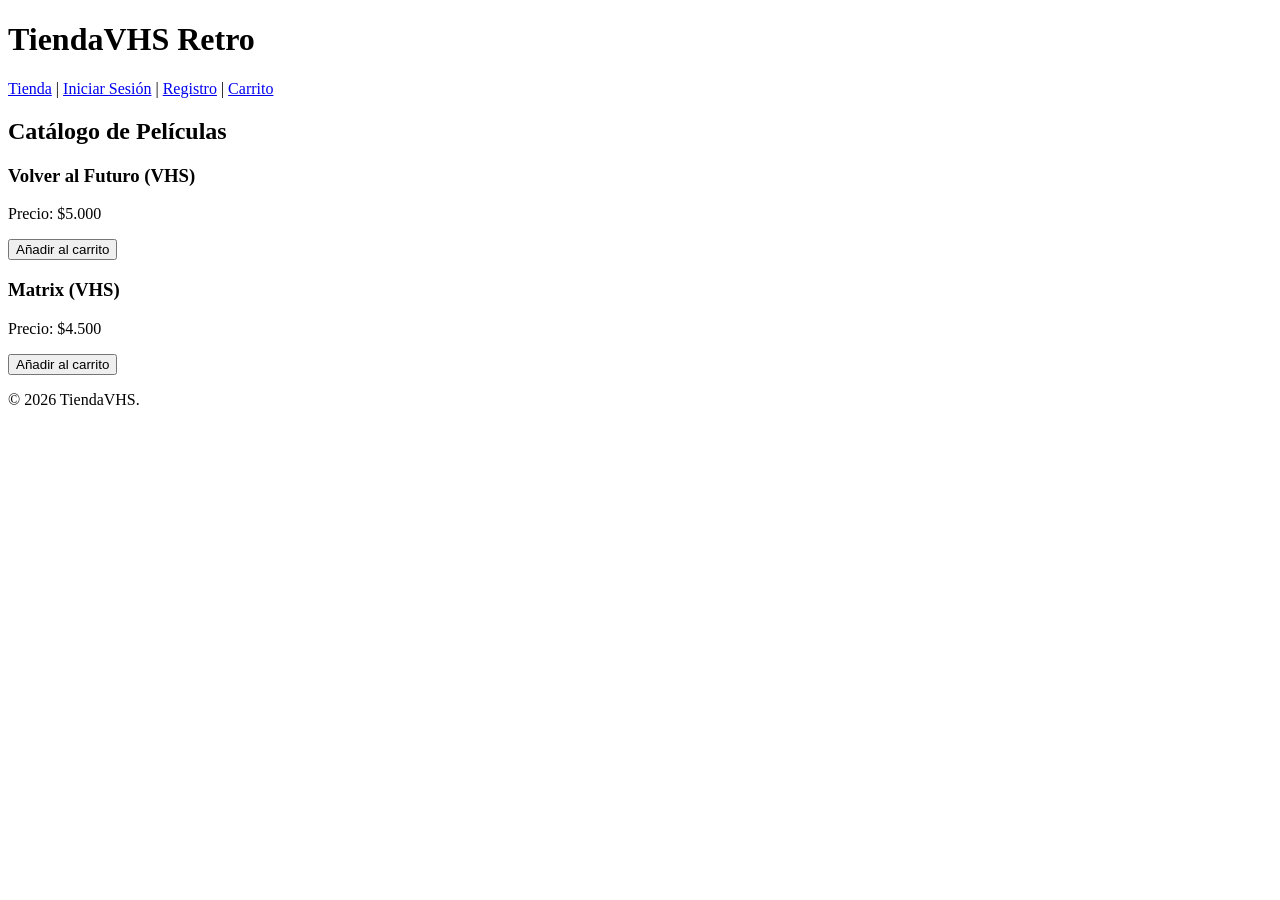
==== index.html @ e3061ac3 "Estructura de la TiendaVHS" ====
<!DOCTYPE html>
<html lang="es">
<head>
    <meta charset="UTF-8">
    <title>TiendaVHS - Inicio</title>
    <!-- Enlazamos nuestra hoja de estilos externa -->
    <link rel="stylesheet" href="style.css">
</head>
<body>
    <!-- header: Define el encabezado principal de la página -->
    <header>
        <h1>TiendaVHS Retro</h1>
        <!-- nav: Contiene los hipervínculos de navegación del sitio -->
        <nav>
            <a href="index.html">Tienda</a> |
            <a href="login.html">Iniciar Sesión</a> |
            <a href="registro.html">Registro</a> |
            <a href="carrito.html">Carrito</a>
        </nav>
    </header>

    <!-- main: Envuelve todo el contenido principal y único de esta página -->
    <main>
        <!-- section: Agrupa un bloque temático, en este caso, el catálogo -->
        <section>
            <h2>Catálogo de Películas</h2>
            
            <!-- article: Representa un elemento independiente, ideal para presentar cada producto en vez de usar tablas -->
            <article>
                <h3>Volver al Futuro (VHS)</h3>
                <p>Precio: $5.000</p>
                <button>Añadir al carrito</button>
            </article>

            <article>
                <h3>Matrix (VHS)</h3>
                <p>Precio: $4.500</p>
                <button>Añadir al carrito</button>
            </article>
        </section>
    </main>

    <!-- footer: Define el pie de página con información de cierre -->
    <footer>
        <p>&copy; 2026 TiendaVHS.</p>
    </footer>
</body>
</html>
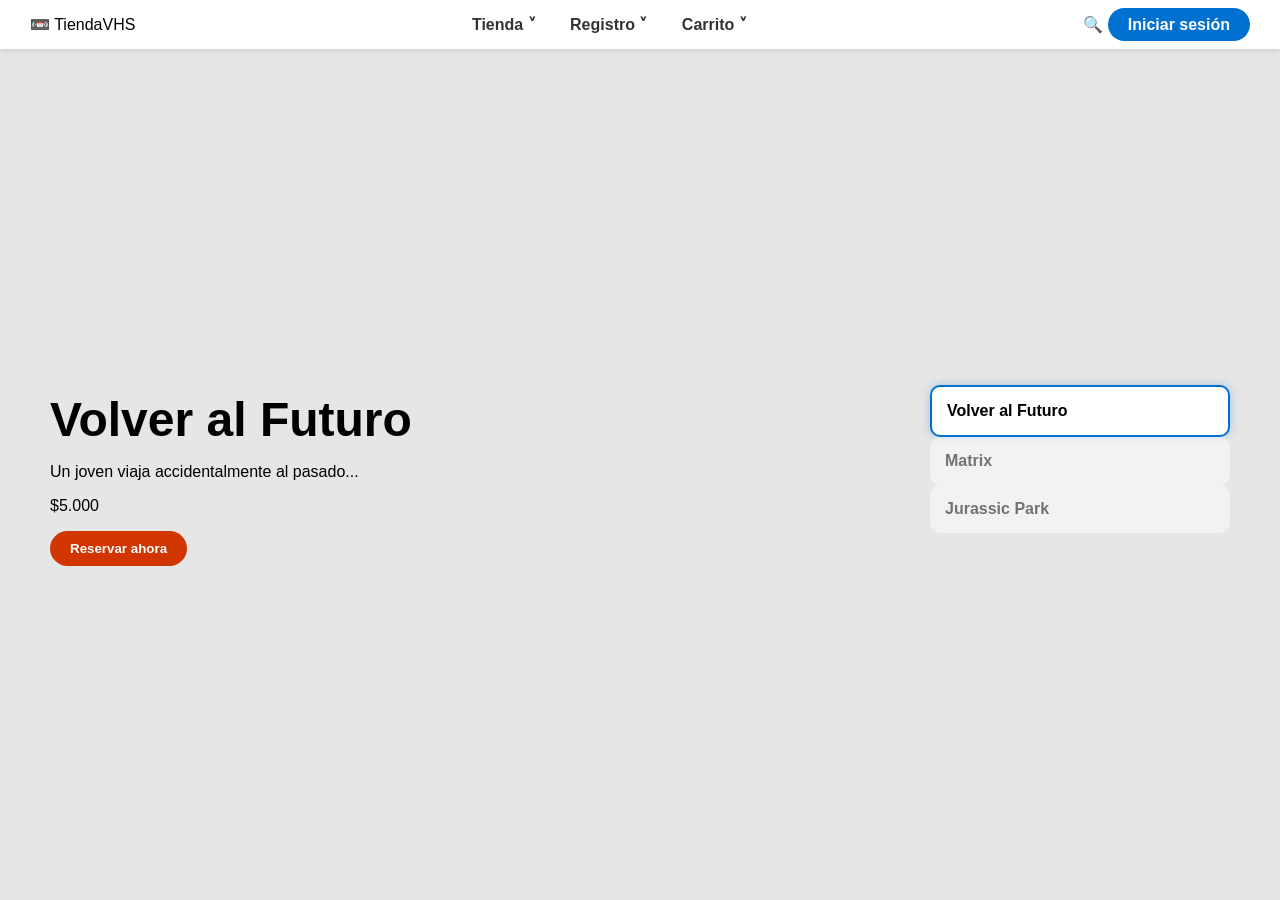
==== commit 7557b0cd: "Estructura tienda" ====
--- a/index.html
+++ b/index.html
@@ -1,48 +1,60 @@
+<!-- Declara que este documento es HTML5 moderno -->
 <!DOCTYPE html>
+<!-- Indica que el idioma principal de la página es español -->
 <html lang="es">
 <head>
+    <!-- Permite que el navegador lea caracteres especiales como la 'ñ' o tildes -->
     <meta charset="UTF-8">
+    <!-- El texto que aparecerá en la pestaña del navegador -->
     <title>TiendaVHS - Inicio</title>
-    <!-- Enlazamos nuestra hoja de estilos externa -->
+    <!-- Conecta este archivo HTML con tu hoja de estilos CSS externa -->
     <link rel="stylesheet" href="style.css">
 </head>
 <body>
-    <!-- header: Define el encabezado principal de la página -->
-    <header>
-        <h1>TiendaVHS Retro</h1>
-        <!-- nav: Contiene los hipervínculos de navegación del sitio -->
-        <nav>
-            <a href="index.html">Tienda</a> |
-            <a href="login.html">Iniciar Sesión</a> |
-            <a href="registro.html">Registro</a> |
-            <a href="carrito.html">Carrito</a>
+    <!-- <header>: Etiqueta semántica para el encabezado de la página. 
+         class="ps-header": Le da un nombre para poder darle diseño desde el CSS -->
+    <header class="ps-header">
+        <!-- <div>: Es una caja genérica para agrupar elementos. Aquí guarda el logo -->
+        <div class="logo">📼 TiendaVHS</div>
+        
+        <!-- <nav>: Etiqueta semántica que agrupa los enlaces de navegación -->
+        <nav class="ps-nav">
+            <!-- <a>: Enlaces a tus otras páginas -->
+            <a href="index.html">Tienda ˅</a>
+            <a href="registro.html">Registro ˅</a>
+            <a href="carrito.html">Carrito ˅</a>
         </nav>
+        
+        <!-- Otra caja genérica para agrupar los botones de la derecha -->
+        <div class="ps-actions">
+            <!-- <span>: Etiqueta para agrupar texto en línea, aquí usamos un emoji de lupa -->
+            <span class="search">🔍</span>
+            <a href="login.html" class="btn-login">Iniciar sesión</a>
+        </div>
     </header>
 
-    <!-- main: Envuelve todo el contenido principal y único de esta página -->
-    <main>
-        <!-- section: Agrupa un bloque temático, en este caso, el catálogo -->
-        <section>
-            <h2>Catálogo de Películas</h2>
-            
-            <!-- article: Representa un elemento independiente, ideal para presentar cada producto en vez de usar tablas -->
-            <article>
-                <h3>Volver al Futuro (VHS)</h3>
-                <p>Precio: $5.000</p>
-                <button>Añadir al carrito</button>
-            </article>
-
-            <article>
-                <h3>Matrix (VHS)</h3>
-                <p>Precio: $4.500</p>
-                <button>Añadir al carrito</button>
-            </article>
+    <!-- <main>: Etiqueta semántica que envuelve el contenido principal y único del sitio -->
+    <main class="ps-hero">
+        <!-- <section>: Agrupa una sección temática (la mitad izquierda de la pantalla)
+             id="hero-info": Un identificador ÚNICO que usaremos en JavaScript para modificar esta caja -->
+        <section class="hero-info" id="hero-info">
+            <!-- <h2> y <p> vacíos: Tienen IDs únicos porque JavaScript escribirá texto dentro de ellos -->
+            <h2 id="pelicula-titulo">Cargando...</h2>
+            <p id="pelicula-sinopsis"></p>
+            <p class="precio" id="pelicula-precio"></p>
+            <!-- <button>: Un botón interactivo -->
+            <button class="btn-reservar">Reservar ahora</button>
         </section>
+        
+        <!-- <aside>: Etiqueta semántica para contenido lateral o secundario (la lista de la derecha) -->
+        <aside class="hero-catalogo">
+            <!-- Esta caja está vacía porque JavaScript inyectará las películas aquí automáticamente -->
+            <div class="lista-peliculas" id="lista-peliculas"></div>
+        </aside>
     </main>
 
-    <!-- footer: Define el pie de página con información de cierre -->
-    <footer>
-        <p>&copy; 2026 TiendaVHS.</p>
-    </footer>
+    <!-- <script>: Conecta y ejecuta tu archivo JavaScript. Se pone al final del <body> 
+         para asegurar que el HTML cargue primero antes de que el código intente modificarlo -->
+    <script src="validaciones.js"></script>
 </body>
 </html>
--- a/style.css
+++ b/style.css
@@ -0,0 +1,78 @@
+/* Selecciona toda la página visible */
+body { 
+    margin: 0; /* Quita los márgenes blancos que los navegadores traen por defecto */
+    font-family: Arial, sans-serif; /* Define el tipo de letra */
+    background: #e6e6e6; /* Un gris claro para el fondo principal */
+}
+
+/* --- DISEÑO DEL ENCABEZADO --- */
+.ps-header {
+    display: flex; /* Activa "Flexbox": una herramienta que pone los elementos uno al lado del otro en fila */
+    justify-content: space-between; /* Separa los elementos al máximo (logo a la izq, nav al centro, botones a la der) */
+    align-items: center; /* Centra los elementos verticalmente para que no queden chuecos */
+    background: #ffffff; /* Fondo blanco */
+    padding: 15px 30px; /* 15px de espacio arriba/abajo y 30px a los lados por dentro de la caja */
+    box-shadow: 0 2px 5px rgba(0,0,0,0.1); /* Crea una sombra suave debajo del encabezado */
+}
+.ps-nav a { 
+    margin: 0 15px; /* Separa los enlaces entre sí */
+    text-decoration: none; /* Quita la línea de subrayado típica de los enlaces */
+    color: #333; /* Texto gris oscuro */
+    font-weight: bold; /* Texto en negrita */
+}
+.btn-login {
+    background: #0070d1; /* Azul PlayStation */
+    color: white; /* Letra blanca */
+    padding: 8px 20px; /* Engorda el botón dándole espacio interno */
+    border-radius: 20px; /* Redondea las esquinas del botón */
+    text-decoration: none; 
+    font-weight: bold; 
+}
+
+/* --- DISEÑO DE LA SECCIÓN PRINCIPAL --- */
+.ps-hero {
+    display: flex; /* Pone la sección de info (izq) y el catálogo (der) uno al lado del otro */
+    height: 80vh; /* La altura ocupa el 80% de la pantalla visible del monitor (Viewport Height) */
+    padding: 50px; 
+    align-items: center; /* Centra el contenido verticalmente */
+    gap: 40px; /* Crea un hueco de 40px entre la sección izquierda y la derecha */
+}
+.hero-info {
+    flex: 1; /* Le dice a esta caja que crezca y ocupe todo el espacio sobrante que la lista derecha no usa */
+    transition: opacity 0.5s ease; /* Cuando la opacidad cambie, tardará medio segundo de forma suave (efecto difuminado) */
+}
+.hero-info h2 { 
+    font-size: 3rem; /* Hace el título de la película muy grande */
+    margin-bottom: 10px; 
+}
+.btn-reservar {
+    background: #d13600; /* Naranja rojizo */
+    color: white; 
+    padding: 10px 20px;
+    border: none; /* Quita el borde feo que traen los botones por defecto */
+    border-radius: 20px; /* Bordes redondos */
+    font-weight: bold; 
+    cursor: pointer; /* Cambia el mouse a una manito cuando pasas por encima */
+}
+
+/* --- DISEÑO DE LA LISTA DERECHA --- */
+.hero-catalogo { 
+    width: 300px; /* Fija el ancho de la lista derecha para que no se expanda */
+    display: flex; 
+    flex-direction: column; /* Apila las películas una debajo de otra en lugar de ponerlas en fila */
+    gap: 15px; /* Separación entre cada tarjeta de película */
+}
+.mini-peli {
+    background: white; 
+    padding: 15px; 
+    border-radius: 10px;
+    opacity: 0.5; /* Por defecto, las películas se ven medio transparentes (apagadas) */
+    transition: opacity 0.3s; /* Efecto suave al prenderse o apagarse */
+}
+
+/* Esta clase se añade con JavaScript solo a la película que está sonando/seleccionada en el momento */
+.mini-peli.activa { 
+    opacity: 1; /* Le quita la transparencia, mostrándola 100% visible */
+    border: 2px solid #0070d1; /* Le pone un borde azul */
+    box-shadow: 0 0 10px rgba(0,112,209,0.3); /* Le pone un brillo azul de fondo */
+}
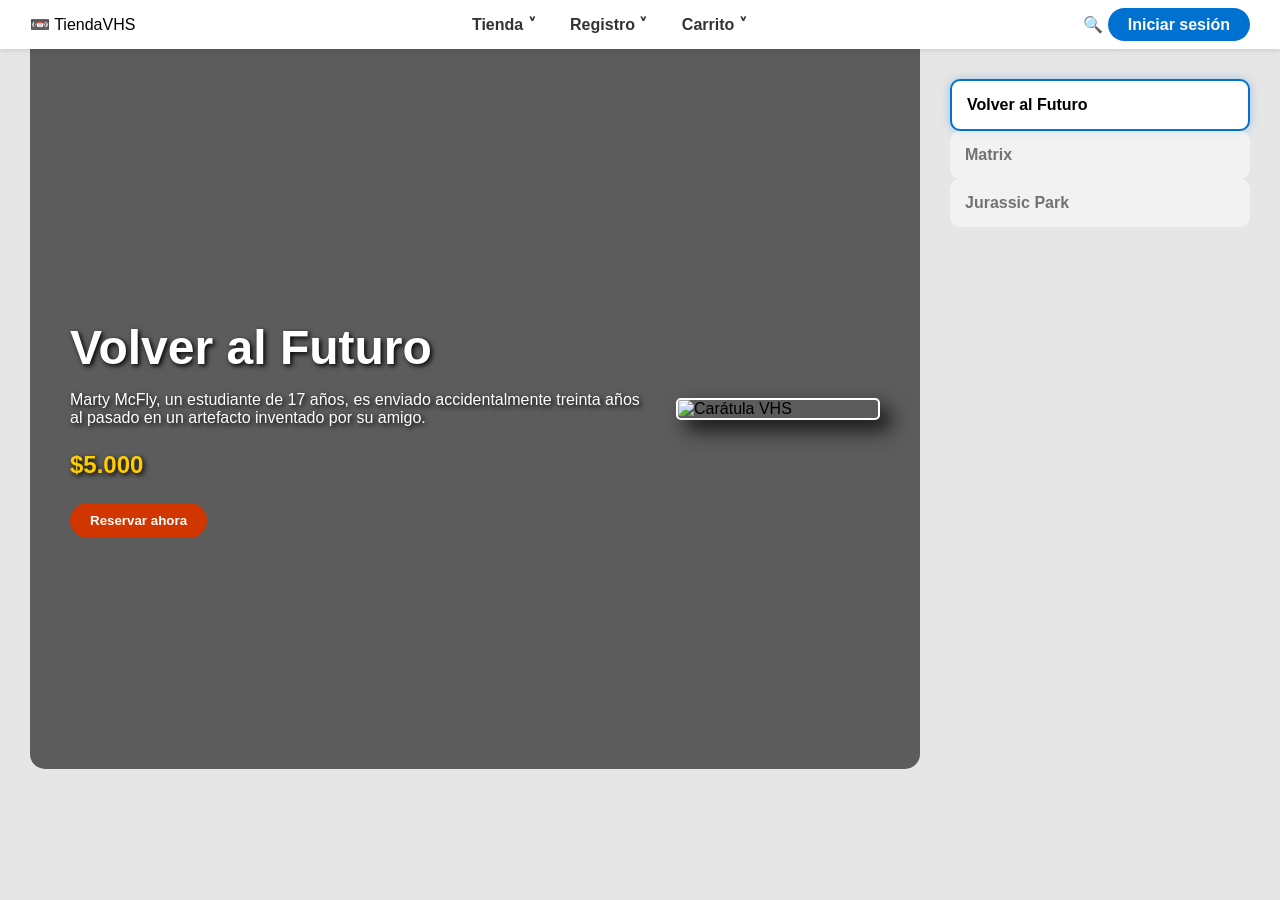
==== commit e2852676: "Pagina VHS" ====
--- a/index.html
+++ b/index.html
@@ -1,60 +1,71 @@
-<!-- Declara que este documento es HTML5 moderno -->
+<!-- Declaración del tipo de documento, obligatorio en HTML5 -->
 <!DOCTYPE html>
-<!-- Indica que el idioma principal de la página es español -->
+<!-- Idioma del sitio web para accesibilidad y SEO -->
 <html lang="es">
 <head>
-    <!-- Permite que el navegador lea caracteres especiales como la 'ñ' o tildes -->
+    <!-- Codificación que permite usar tildes y caracteres especiales (ñ) -->
     <meta charset="UTF-8">
-    <!-- El texto que aparecerá en la pestaña del navegador -->
+    <!-- Título que aparece en la pestaña superior del navegador -->
     <title>TiendaVHS - Inicio</title>
-    <!-- Conecta este archivo HTML con tu hoja de estilos CSS externa -->
+    <!-- Vincula este HTML con el archivo de estilos externos para aplicar diseño -->
     <link rel="stylesheet" href="style.css">
 </head>
 <body>
-    <!-- <header>: Etiqueta semántica para el encabezado de la página. 
-         class="ps-header": Le da un nombre para poder darle diseño desde el CSS -->
+    <!-- HEADER: Encabezado principal. Clase "ps-header" para darle diseño en CSS -->
     <header class="ps-header">
-        <!-- <div>: Es una caja genérica para agrupar elementos. Aquí guarda el logo -->
+        <!-- Contenedor genérico para el logotipo del sitio -->
         <div class="logo">📼 TiendaVHS</div>
         
-        <!-- <nav>: Etiqueta semántica que agrupa los enlaces de navegación -->
+        <!-- NAV: Etiqueta semántica para los botones de navegación entre páginas -->
         <nav class="ps-nav">
-            <!-- <a>: Enlaces a tus otras páginas -->
             <a href="index.html">Tienda ˅</a>
             <a href="registro.html">Registro ˅</a>
             <a href="carrito.html">Carrito ˅</a>
         </nav>
         
-        <!-- Otra caja genérica para agrupar los botones de la derecha -->
+        <!-- Contenedor para acciones del usuario (lupa y botón de cuenta) -->
         <div class="ps-actions">
-            <!-- <span>: Etiqueta para agrupar texto en línea, aquí usamos un emoji de lupa -->
+            <!-- SPAN: Etiqueta en línea (no rompe el párrafo) usada aquí para el ícono -->
             <span class="search">🔍</span>
+            <!-- Enlace que visualmente lo transformaremos en un botón azul -->
             <a href="login.html" class="btn-login">Iniciar sesión</a>
         </div>
     </header>
 
-    <!-- <main>: Etiqueta semántica que envuelve el contenido principal y único del sitio -->
+    <!-- MAIN: Etiqueta semántica que alberga el contenido único principal de la página -->
     <main class="ps-hero">
-        <!-- <section>: Agrupa una sección temática (la mitad izquierda de la pantalla)
-             id="hero-info": Un identificador ÚNICO que usaremos en JavaScript para modificar esta caja -->
-        <section class="hero-info" id="hero-info">
-            <!-- <h2> y <p> vacíos: Tienen IDs únicos porque JavaScript escribirá texto dentro de ellos -->
-            <h2 id="pelicula-titulo">Cargando...</h2>
-            <p id="pelicula-sinopsis"></p>
-            <p class="precio" id="pelicula-precio"></p>
-            <!-- <button>: Un botón interactivo -->
-            <button class="btn-reservar">Reservar ahora</button>
+        
+        <!-- SECTION: Panel izquierdo. Aquí se pondrá el fondo dinámico mediante JS -->
+        <section class="hero-banner" id="hero-banner">
+            
+            <!-- DIV: Agrupa el texto y la imagen para que queden sobre el fondo oscuro -->
+            <div class="banner-content">
+                
+                <!-- DIV: Agrupa exclusivamente los textos para separarlos de la imagen física -->
+                <div class="info-texto">
+                    <!-- H2: Título de la película, recibe un ID para inyectarle texto desde JS -->
+                    <h2 id="pelicula-titulo">Cargando...</h2>
+                    <!-- Párrafo para la sinopsis dinámica -->
+                    <p id="pelicula-sinopsis"></p>
+                    <!-- Párrafo para el precio, usando una clase para destacarlo con color -->
+                    <p class="precio" id="pelicula-precio"></p>
+                    <!-- Botón estándar para la acción de comprar/reservar -->
+                    <button class="btn-reservar">Reservar ahora</button>
+                </div>
+                
+                <!-- IMG: Aquí va la carátula de la caja del VHS. El "src" se llena con JS -->
+                <img id="vhs-portada" src="" alt="Carátula VHS" class="vhs-img">
+            </div>
         </section>
         
-        <!-- <aside>: Etiqueta semántica para contenido lateral o secundario (la lista de la derecha) -->
+        <!-- ASIDE: Etiqueta semántica para contenido lateral (el menú derecho rotativo) -->
         <aside class="hero-catalogo">
-            <!-- Esta caja está vacía porque JavaScript inyectará las películas aquí automáticamente -->
+            <!-- Contenedor que JavaScript usará para generar la lista de películas -->
             <div class="lista-peliculas" id="lista-peliculas"></div>
         </aside>
     </main>
 
-    <!-- <script>: Conecta y ejecuta tu archivo JavaScript. Se pone al final del <body> 
-         para asegurar que el HTML cargue primero antes de que el código intente modificarlo -->
+    <!-- SCRIPT: Llama al archivo de lógica. Se pone al final para que cargue después del HTML -->
     <script src="validaciones.js"></script>
 </body>
 </html>
--- a/style.css
+++ b/style.css
@@ -1,78 +1,112 @@
-/* Selecciona toda la página visible */
-body { 
-    margin: 0; /* Quita los márgenes blancos que los navegadores traen por defecto */
-    font-family: Arial, sans-serif; /* Define el tipo de letra */
-    background: #e6e6e6; /* Un gris claro para el fondo principal */
+/* RESET GENERAL: Limpia márgenes por defecto del navegador y define fuente/fondo base */
+body { margin: 0; font-family: Arial, sans-serif; background: #e6e6e6; }
+
+/* --- HEADER --- */
+.ps-header {
+    display: flex; /* Activa flexbox para alinear elementos horizontalmente */
+    justify-content: space-between; /* Empuja el logo a la izquierda y el login a la derecha */
+    align-items: center; /* Centra los elementos verticalmente en la fila */
+    background: #ffffff; /* Fondo blanco */
+    padding: 15px 30px; /* 15px de espacio vertical, 30px horizontal interno */
+    box-shadow: 0 2px 5px rgba(0,0,0,0.1); /* Crea la sombra que separa el header del contenido */
 }
-
-/* --- DISEÑO DEL ENCABEZADO --- */
-.ps-header {
-    display: flex; /* Activa "Flexbox": una herramienta que pone los elementos uno al lado del otro en fila */
-    justify-content: space-between; /* Separa los elementos al máximo (logo a la izq, nav al centro, botones a la der) */
-    align-items: center; /* Centra los elementos verticalmente para que no queden chuecos */
-    background: #ffffff; /* Fondo blanco */
-    padding: 15px 30px; /* 15px de espacio arriba/abajo y 30px a los lados por dentro de la caja */
-    box-shadow: 0 2px 5px rgba(0,0,0,0.1); /* Crea una sombra suave debajo del encabezado */
-}
+/* Modifica los enlaces (a) que están dentro de .ps-nav */
 .ps-nav a { 
-    margin: 0 15px; /* Separa los enlaces entre sí */
-    text-decoration: none; /* Quita la línea de subrayado típica de los enlaces */
+    margin: 0 15px; /* Separa cada botón del menú */
+    text-decoration: none; /* Quita el subrayado azul estándar de los hipervínculos */
     color: #333; /* Texto gris oscuro */
     font-weight: bold; /* Texto en negrita */
 }
-.btn-login {
-    background: #0070d1; /* Azul PlayStation */
-    color: white; /* Letra blanca */
-    padding: 8px 20px; /* Engorda el botón dándole espacio interno */
-    border-radius: 20px; /* Redondea las esquinas del botón */
+/* Estilo del botón azul de inicio de sesión */
+.btn-login { 
+    background: #0070d1; /* Azul corporativo estilo consola */
+    color: white; /* Texto blanco */
+    padding: 8px 20px; /* Dimensiones internas del botón */
+    border-radius: 20px; /* Redondea los bordes formando una píldora */
     text-decoration: none; 
     font-weight: bold; 
 }
 
-/* --- DISEÑO DE LA SECCIÓN PRINCIPAL --- */
+/* --- ESTRUCTURA PRINCIPAL DIVIDIDA --- */
 .ps-hero {
-    display: flex; /* Pone la sección de info (izq) y el catálogo (der) uno al lado del otro */
-    height: 80vh; /* La altura ocupa el 80% de la pantalla visible del monitor (Viewport Height) */
-    padding: 50px; 
-    align-items: center; /* Centra el contenido verticalmente */
-    gap: 40px; /* Crea un hueco de 40px entre la sección izquierda y la derecha */
-}
-.hero-info {
-    flex: 1; /* Le dice a esta caja que crezca y ocupe todo el espacio sobrante que la lista derecha no usa */
-    transition: opacity 0.5s ease; /* Cuando la opacidad cambie, tardará medio segundo de forma suave (efecto difuminado) */
-}
-.hero-info h2 { 
-    font-size: 3rem; /* Hace el título de la película muy grande */
-    margin-bottom: 10px; 
-}
-.btn-reservar {
-    background: #d13600; /* Naranja rojizo */
-    color: white; 
-    padding: 10px 20px;
-    border: none; /* Quita el borde feo que traen los botones por defecto */
-    border-radius: 20px; /* Bordes redondos */
-    font-weight: bold; 
-    cursor: pointer; /* Cambia el mouse a una manito cuando pasas por encima */
+    display: flex; /* Coloca el banner (izq) y el catálogo (der) lado a lado */
+    height: 80vh; /* Altura del 80% de la ventana de tu pantalla */
+    padding: 0 30px 30px 30px; /* 0px arriba para quedar pegado al header, 30px en los otros lados */
+    gap: 30px; /* Margen de separación entre el lado izquierdo y el derecho */
 }
 
-/* --- DISEÑO DE LA LISTA DERECHA --- */
-.hero-catalogo { 
-    width: 300px; /* Fija el ancho de la lista derecha para que no se expanda */
-    display: flex; 
-    flex-direction: column; /* Apila las películas una debajo de otra en lugar de ponerlas en fila */
-    gap: 15px; /* Separación entre cada tarjeta de película */
-}
-.mini-peli {
-    background: white; 
-    padding: 15px; 
-    border-radius: 10px;
-    opacity: 0.5; /* Por defecto, las películas se ven medio transparentes (apagadas) */
-    transition: opacity 0.3s; /* Efecto suave al prenderse o apagarse */
+/* --- BANNER IZQUIERDO (Fondo de película) --- */
+.hero-banner {
+    flex: 1; /* Le indica que crezca y ocupe todo el espacio sobrante que el menú derecho no usa */
+    background-size: cover; /* Ajusta la imagen para cubrir todo el contenedor sin deformarse */
+    background-position: center; /* Centra la foto de fondo */
+    position: relative; /* CRÍTICO: Permite posicionar la capa oscura superpuesta encima de él */
+    display: flex; /* Activa flexbox interno para el texto y el VHS */
+    align-items: center; /* Centra internamente de forma vertical */
+    padding: 40px; /* Espaciado interno para que los textos no se peguen a los bordes */
+    border-radius: 0 0 15px 15px; /* Redondea las esquinas inferiores del fondo de imagen */
+    transition: opacity 0.5s ease; /* Efecto Fade: la transición dura medio segundo de forma suave */
 }
 
-/* Esta clase se añade con JavaScript solo a la película que está sonando/seleccionada en el momento */
+/* CAPA OSCURA: Se crea visualmente para oscurecer el fondo y permitir lectura */
+.hero-banner::before {
+    content: ""; /* Propiedad obligatoria para generar este elemento "fantasma" */
+    position: absolute; /* Lo desconecta del flujo normal para flotar encima del banner */
+    top: 0; left: 0; width: 100%; height: 100%; /* Le indica que cubra el 100% de la foto */
+    background: rgba(0,0,0,0.6); /* Color negro (0,0,0) al 60% (0.6) de transparencia */
+    z-index: 1; /* Lo ubica en la "capa 1", justo encima de la imagen de fondo */
+    border-radius: 0 0 15px 15px; /* Obliga a la capa oscura a tener los mismos bordes redondos */
+}
+
+/* CAJA INTERNA DEL BANNER (Textos + VHS) */
+.banner-content {
+    position: relative; 
+    z-index: 2; /* Lo ubica en la "capa 2", protegiendo los textos para que no se oscurezcan */
+    width: 100%; 
+    display: flex; /* Pone texto a un lado y VHS al otro */
+    align-items: center; 
+    justify-content: space-between; /* Separa los textos y el VHS lo máximo posible */
+    gap: 30px;
+}
+
+/* ESTILOS DE TEXTO IZQUIERDO */
+.info-texto { 
+    flex: 1; /* Ocupa el espacio empujando el VHS hacia la derecha */
+    color: white; /* Fuerza el color blanco para máximo contraste */
+    text-shadow: 2px 2px 5px black; /* Crea sombra en las letras mejorando la legibilidad */
+}
+.info-texto h2 { font-size: 3rem; margin-bottom: 10px; }
+.precio { font-size: 1.5rem; color: #ffcc00; font-weight: bold; } /* Amarillo retro */
+.btn-reservar { 
+    background: #d13600; /* Botón naranja/rojo */
+    color: white; padding: 10px 20px; border: none; 
+    border-radius: 20px; font-weight: bold; cursor: pointer; /* Cursor de manito */
+}
+
+/* CARÁTULA VHS FÍSICA */
+.vhs-img {
+    width: 200px; /* Fija un ancho estático simulando una caja real */
+    object-fit: cover; /* Evita achatamientos */
+    border-radius: 5px; /* Bordes ligeramente curvos */
+    border: 2px solid white; /* Borde blanco rígido de foto */
+    box-shadow: 10px 10px 20px rgba(0,0,0,0.8); /* Sombra pesada (offset derecho, abajo, desenfoque) para dar efecto 3D */
+}
+
+/* --- CATÁLOGO DERECHO --- */
+.hero-catalogo { 
+    width: 300px; /* Fija el tamaño del menú para que no se expanda */
+    display: flex; flex-direction: column; /* Apila las cajas en modo columna (hacia abajo) */
+    gap: 15px; /* Espacio vertical entre tarjetas */
+    padding-top: 30px; /* Baja un poco la lista para alinear visualmente */
+}
+.mini-peli { 
+    background: white; padding: 15px; border-radius: 10px; 
+    opacity: 0.5; /* Estado inactivo: se ven medio transparentes/apagadas */
+    transition: opacity 0.3s; /* Tiempo que tarda en iluminarse */
+}
+/* Esta clase se agrega vía JavaScript sólo al ítem actual */
 .mini-peli.activa { 
-    opacity: 1; /* Le quita la transparencia, mostrándola 100% visible */
-    border: 2px solid #0070d1; /* Le pone un borde azul */
-    box-shadow: 0 0 10px rgba(0,112,209,0.3); /* Le pone un brillo azul de fondo */
+    opacity: 1; /* Estado activo: visibilidad completa */
+    border: 2px solid #0070d1; /* Enciende el borde azul */
+    box-shadow: 0 0 10px rgba(0,112,209,0.3); /* Resplandor exterior azul */
 }
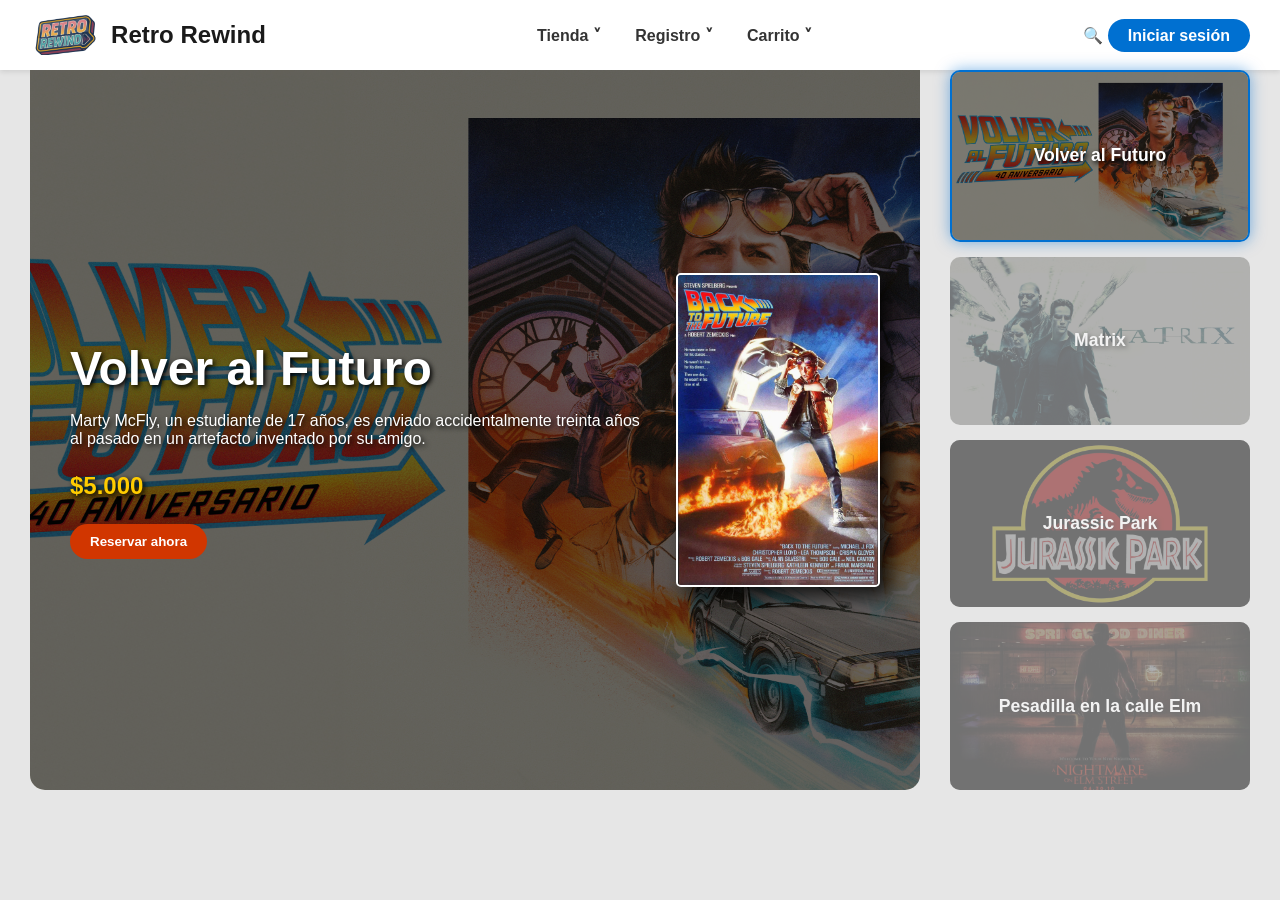
==== commit 80b58c33: "Pag Web, Tienda, Incio de sesion" ====
--- a/index.html
+++ b/index.html
@@ -6,15 +6,20 @@
     <!-- Codificación que permite usar tildes y caracteres especiales (ñ) -->
     <meta charset="UTF-8">
     <!-- Título que aparece en la pestaña superior del navegador -->
-    <title>TiendaVHS - Inicio</title>
+    <title>Retro Rewind - Inicio</title>
     <!-- Vincula este HTML con el archivo de estilos externos para aplicar diseño -->
     <link rel="stylesheet" href="style.css">
 </head>
 <body>
     <!-- HEADER: Encabezado principal. Clase "ps-header" para darle diseño en CSS -->
     <header class="ps-header">
-        <!-- Contenedor genérico para el logotipo del sitio -->
-        <div class="logo">📼 TiendaVHS</div>
+        <!-- NUEVO: Contenedor que agrupa la imagen de tu logo y el texto -->
+        <div class="logo-contenedor">
+            <!-- IMG: Llama a tu logo desde la carpeta img. Si tu logo es .jpg, cambia la extensión aquí -->
+            <img src="./img/logo.png" alt="Logo Retro Rewind" class="logo-img">
+            <!-- SPAN: El nuevo nombre de tu tienda -->
+            <span class="logo-texto">Retro Rewind</span>
+        </div>
         
         <!-- NAV: Etiqueta semántica para los botones de navegación entre páginas -->
         <nav class="ps-nav">
--- a/style.css
+++ b/style.css
@@ -29,10 +29,10 @@
 
 /* --- ESTRUCTURA PRINCIPAL DIVIDIDA --- */
 .ps-hero {
-    display: flex; /* Coloca el banner (izq) y el catálogo (der) lado a lado */
-    height: 80vh; /* Altura del 80% de la ventana de tu pantalla */
+    display: flex; height: 80vh; /* Altura del 80% de la ventana de tu pantalla *//* Coloca el banner (izq) y el catálogo (der) lado a lado */
     padding: 0 30px 30px 30px; /* 0px arriba para quedar pegado al header, 30px en los otros lados */
     gap: 30px; /* Margen de separación entre el lado izquierdo y el derecho */
+    align-items: stretch; /* Fuerza a que el banner y el catálogo tengan la misma altura */
 }
 
 /* --- BANNER IZQUIERDO (Fondo de película) --- */
@@ -94,19 +94,297 @@
 
 /* --- CATÁLOGO DERECHO --- */
 .hero-catalogo { 
-    width: 300px; /* Fija el tamaño del menú para que no se expanda */
-    display: flex; flex-direction: column; /* Apila las cajas en modo columna (hacia abajo) */
-    gap: 15px; /* Espacio vertical entre tarjetas */
-    padding-top: 30px; /* Baja un poco la lista para alinear visualmente */
-}
+    width: 300px; /* Mantiene el ancho fijo del catálogo */
+    height: 100%; /* Obliga al contenedor a usar toda la altura de la pantalla disponible */
+}
+
+.lista-peliculas {
+    display: flex; /* Activa flexbox para alinear los botones */
+    flex-direction: column; /* Apila los botones de arriba hacia abajo */
+    height: 100%; /* Obliga a la lista a usar toda la altura */
+    gap: 15px; /* Espacio de separación entre cada botón */
+}
+
 .mini-peli { 
-    background: white; padding: 15px; border-radius: 10px; 
-    opacity: 0.5; /* Estado inactivo: se ven medio transparentes/apagadas */
-    transition: opacity 0.3s; /* Tiempo que tarda en iluminarse */
-}
-/* Esta clase se agrega vía JavaScript sólo al ítem actual */
+    flex: 1; /* Hace que cada botón crezca para rellenar el espacio vacío verticalmente */
+    border-radius: 10px; /* Bordes redondeados */
+    opacity: 0.5; /* Opacidad al 50% cuando no están seleccionados */
+    transition: opacity 0.3s; /* Efecto suave de encendido/apagado */
+    display: flex; /* Activa flexbox interno para centrar el texto */
+    align-items: center; /* Centra el texto verticalmente */
+    justify-content: center; /* Centra el texto horizontalmente */
+    font-size: 1.1rem; /* Tamaño de letra */
+    
+    /* NUEVO: Configuración para que funcione como botón con imagen */
+    background-size: cover; /* Ajusta la imagen de fondo para que cubra todo el botón */
+    background-position: center; /* Centra la imagen de fondo del botón */
+    position: relative; /* CRÍTICO: Necesario para poder ponerle una capa oscura encima */
+    color: white; /* Texto blanco para resaltar */
+    text-shadow: 2px 2px 5px black; /* Sombra negra detrás del texto para que se lea siempre */
+    cursor: pointer; /* Cambia el mouse a una "manito" indicando que es clickeable */
+    overflow: hidden; /* Evita que la capa oscura se salga de los bordes redondos */
+}
+
+/* NUEVO: Capa oscura semitransparente para los botones (igual que en el banner grande) */
+.mini-peli::before {
+    content: ""; /* Obligatorio para crear este elemento visual */
+    position: absolute; /* Lo desconecta y lo hace flotar sobre el fondo del botón */
+    top: 0; left: 0; width: 100%; height: 100%; /* Cubre todo el botón */
+    background: rgba(0,0,0,0.5); /* Color negro al 50% de transparencia */
+    z-index: 1; /* Lo pone en la capa 1 (encima del fondo) */
+}
+
+/* NUEVO: Protege el texto para que quede por encima de la capa oscura */
+.mini-peli b {
+    position: relative; 
+    z-index: 2; /* Lo pone en la capa 2 (encima de lo oscuro) */
+    text-align: center; /* Centra el texto en caso de que sea muy largo */
+    padding: 0 10px; /* Margen interno a los lados para que el texto no toque el borde */
+}
+
+/* Botón seleccionado actualmente */
 .mini-peli.activa { 
-    opacity: 1; /* Estado activo: visibilidad completa */
-    border: 2px solid #0070d1; /* Enciende el borde azul */
-    box-shadow: 0 0 10px rgba(0,112,209,0.3); /* Resplandor exterior azul */
+    opacity: 1; /* Lo vuelve 100% visible */
+    border: 2px solid #0070d1; /* Borde azul de PlayStation */
+    box-shadow: 0 0 15px rgba(0,112,209,0.5); /* Resplandor azul */
+}
+
+/* =========================================
+   DISEÑO TIPO INSTAGRAM PARA EL LOGIN
+========================================= */
+
+/* Fondo oscuro general solo para esta página */
+.ig-body {
+    background-color: #000000; /* Fondo negro absoluto */
+    color: #ffffff; /* Texto blanco por defecto */
+    margin: 0;
+    font-family: Arial, sans-serif;
+}
+
+/* 1. Limitamos la pantalla al 100% y ocultamos el scroll */
+.ig-contenedor {
+    display: flex; 
+    height: 100vh; /* CRÍTICO: Fija el alto exactamente al 100% de la ventana */
+    overflow: hidden; /* Oculta cualquier cosa que intente salirse, eliminando la barra de scroll */
+}
+
+/* 2. Reducimos el padding (espacio interno) */
+.ig-izquierda {
+    flex: 1; 
+    background-color: #0a0a0a; 
+    border-right: 1px solid #262626; 
+    display: flex; 
+    flex-direction: column; 
+    align-items: center; 
+    justify-content: center; 
+    padding: 20px; /* Reducido de 40px a 20px */
+    text-align: center;
+}
+
+/* 3. Achicamos un poco los logos y el texto */
+.ig-logo-img {
+    height: 50px; /* Reducido de 80px */
+    width: auto; 
+    margin-bottom: 5px;
+}
+
+.ig-logo {
+    font-size: 2rem; /* Reducido de 2.8rem */
+    margin: 0; 
+    color: #ffffff; 
+}
+
+.ig-eslogan {
+    font-size: 1.3rem; /* Reducido de 1.8rem */
+    font-weight: normal; 
+    max-width: 400px; 
+    margin-top: 10px;
+    margin-bottom: 15px; /* Menos espacio hacia abajo */
+}
+
+/* Le da color al texto "mejores amigos" imitando el gradiente de Instagram */
+.ig-eslogan span {
+    color: #e1306c; /* Rosa Instagram */
+}
+
+/* 4. Hacemos que la imagen se adapte al alto de la pantalla */
+.ig-imagen-collage {
+    width: 100%; 
+    max-width: 300px; 
+    max-height: 40vh; /* CRÍTICO: La imagen nunca superará el 40% del alto de tu pantalla */
+    object-fit: contain; /* Evita que la imagen se deforme al achicarse */
+    border-radius: 20px; 
+    box-shadow: 0 15px 35px rgba(0,0,0,0.8); 
+    border: 1px solid #333; 
+    transition: transform 0.3s ease; 
+}
+
+/* 5. Reducimos el espacio vacío arriba del logo "Meta" en el lado derecho */
+.ig-meta-logo {
+    text-align: center;
+    color: #888;
+    margin-top: 25px; /* Reducido de 50px */
+    font-size: 0.9rem;
+}
+
+/* EFECTO HOVER: Hace que la imagen se mueva al pasar el mouse encima */
+.ig-imagen-collage:hover {
+    transform: translateY(-10px); /* Levanta la imagen 10 píxeles hacia arriba suavemente */
+}
+
+/* Lado Derecho (Formulario) */
+.ig-derecha {
+    flex: 1; /* Ocupa la otra mitad del espacio */
+    background-color: #000000; /* Fondo negro puro */
+    display: flex;
+    align-items: center; /* Centra el formulario verticalmente */
+    justify-content: center; /* Centra el formulario horizontalmente */
+}
+
+/* Contenedor del formulario */
+.ig-caja-form {
+    width: 100%;
+    max-width: 350px; /* Ancho similar al de un celular */
+}
+
+/* Encabezado del formulario (< Volver) */
+.ig-form-header {
+    display: flex;
+    align-items: center;
+    margin-bottom: 20px;
+}
+.ig-volver {
+    color: white;
+    text-decoration: none;
+    font-size: 1.2rem;
+    margin-right: 15px;
+}
+.ig-form-header h3 {
+    margin: 0;
+    font-size: 1.1rem;
+    font-weight: normal;
+}
+
+/* Diseño del formulario interno */
+.ig-formulario {
+    display: flex;
+    flex-direction: column; /* Apila inputs y botones hacia abajo */
+}
+
+/* Estilo de las cajas de texto */
+.ig-input {
+    background-color: #121212; /* Fondo gris muy oscuro */
+    border: 1px solid #363636; /* Borde gris medio */
+    color: white; /* Texto escrito en blanco */
+    padding: 14px 10px; /* Espacio interno */
+    margin-bottom: 15px; /* Separación hacia abajo */
+    border-radius: 5px; /* Bordes ligeramente curvos */
+    font-size: 0.9rem;
+}
+.ig-input:focus {
+    outline: none;
+    border-color: #555; /* El borde se aclara al hacer clic */
+}
+
+/* Botón azul principal */
+.ig-btn-azul {
+    background-color: #005c98; /* Azul oscuro */
+    color: white;
+    border: none;
+    padding: 12px;
+    border-radius: 20px; /* Bordes redondeados tipo píldora */
+    font-weight: bold;
+    cursor: pointer;
+    margin-top: 10px;
+    transition: background 0.3s;
+}
+.ig-btn-azul:hover {
+    background-color: #0070d1; /* Se ilumina al pasar el mouse */
+}
+
+/* Enlace "olvidaste contraseña" */
+.ig-olvidaste {
+    color: #e0e0e0;
+    text-decoration: none;
+    font-size: 0.8rem;
+    text-align: center;
+    margin: 20px 0;
+}
+
+/* Separador invisible visual */
+.ig-separador {
+    height: 1px;
+    background-color: #262626;
+    margin: 10px 0 25px 0;
+}
+
+/* Botón de registro transparente con borde */
+.ig-btn-oscuro {
+    background-color: transparent;
+    color: #0070d1; /* Letras azules */
+    border: 1px solid #262626; /* Borde gris oscuro */
+    padding: 12px;
+    border-radius: 20px;
+    font-weight: bold;
+    cursor: pointer;
+    transition: border 0.3s;
+}
+.ig-btn-oscuro:hover {
+    border-color: #555; /* El borde se aclara al pasar el mouse */
+}
+
+/* Logo inferior */
+.ig-meta-logo {
+    text-align: center;
+    color: #888;
+    margin-top: 50px;
+    font-size: 0.9rem;
+}
+
+/* =========================================
+   DISEÑO PARA LOS LOGOS (Retro Rewind)
+========================================= */
+
+/* HEADER PRINCIPAL (index.html) */
+/* Alinea la imagen del logo y el texto uno al lado del otro */
+.logo-contenedor {
+    display: flex; /* Activa flexbox internamente */
+    align-items: center; /* Centra la imagen y el texto a la misma altura */
+    gap: 10px; /* Crea una separación de 10px entre la imagen y el texto */
+}
+
+/* Tamaño de la imagen del logo en la barra de navegación */
+.logo-img {
+    height: 40px; /* Fija la altura a 40px para que no deforme la barra blanca */
+    width: auto; /* Mantiene la proporción original de la imagen */
+}
+
+/* Diseño del nombre en la barra de navegación */
+.logo-texto {
+    font-size: 1.5rem; /* Tamaño de la fuente */
+    font-weight: bold; /* Texto en negrita */
+    color: #1a1a1a; /* Color oscuro */
+}
+
+/* PANTALLA DE LOGIN (login.html) */
+/* Alinea el logo y el título grande en la pantalla negra */
+.ig-logo-contenedor {
+    display: flex;
+    flex-direction: column; /* Pone el logo arriba y el texto abajo */
+    align-items: center; /* Los centra horizontalmente */
+    margin-bottom: 20px; /* Separación con el texto publicitario */
+}
+
+/* Tamaño de la imagen del logo en la pantalla de inicio de sesión */
+.ig-logo-img {
+    height: 80px; /* Lo hacemos más grande porque es la pantalla de presentación */
+    width: auto; 
+    margin-bottom: 10px; /* Separación con el nombre "Retro Rewind" */
+}
+
+/* Diseño del título gigante en la pantalla negra */
+.ig-logo {
+    font-size: 2.8rem; /* Letra muy grande */
+    margin: 0; /* Quita los márgenes por defecto del <h1> */
+    color: #ffffff; /* Texto blanco puro */
 }
